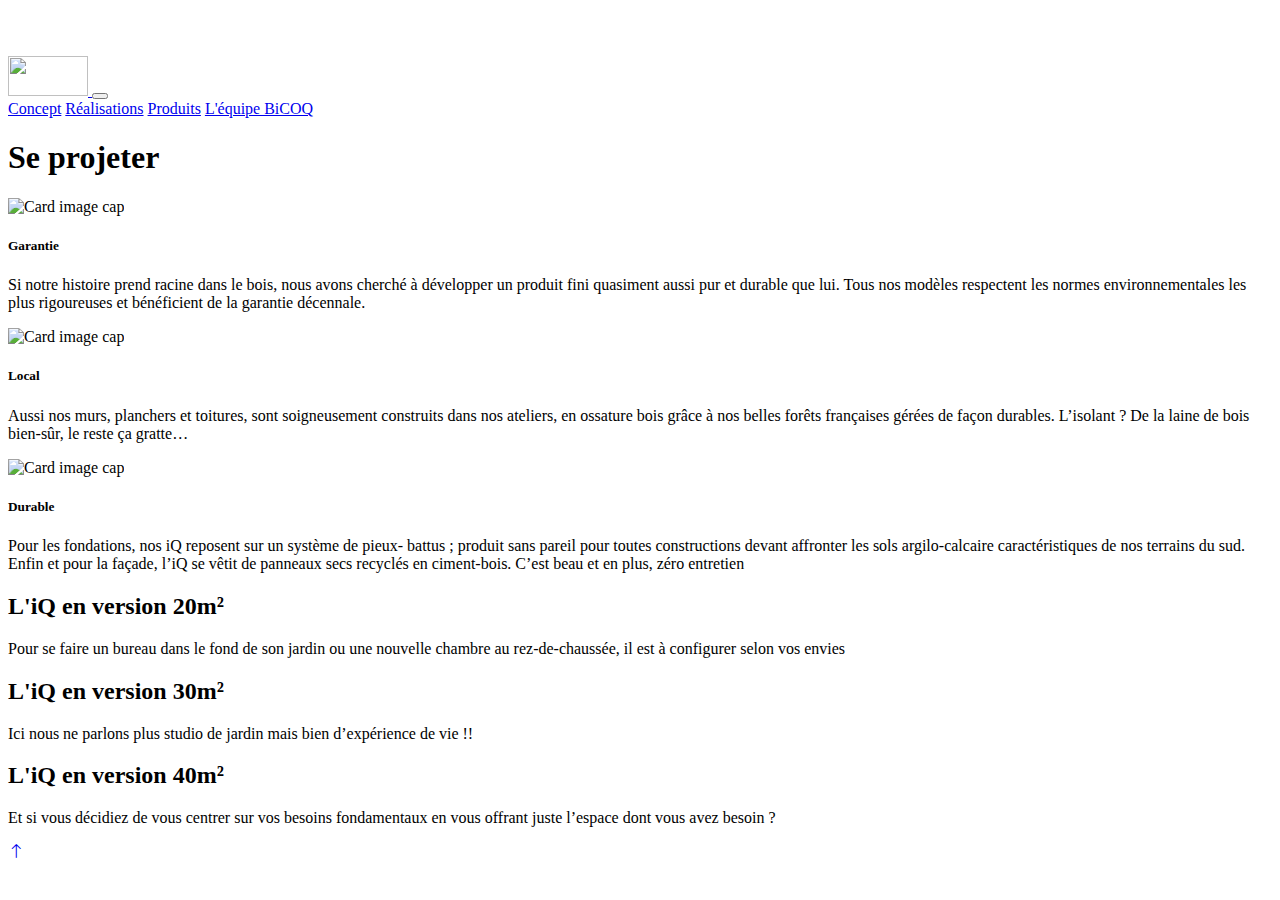
==== produits.html @ 093be188 "Add files via upload" ====
<!DOCTYPE html>
<html lang="fr">

<head>
    <meta charset="utf-8">
    <title>Bicoq- Studio de jardin et créations bois</title>
    <meta content="width=device-width, initial-scale=1.0" name="viewport">
    <meta content="" name="keywords">
    <meta content="" name="description">

    <!-- Favicon -->
    <link href="img/favicon.ico" rel="icon">

    <!-- Google Web Fonts -->
    <link rel="preconnect" href="https://fonts.googleapis.com">
    <link rel="preconnect" href="https://fonts.gstatic.com" crossorigin>
    <link href="https://fonts.googleapis.com/css2?family=Open+Sans:wght@400;500&family=Roboto:wght@500;700;900&display=swap" rel="stylesheet"> 

    <!-- Icon Font Stylesheet -->
    <link href="https://cdnjs.cloudflare.com/ajax/libs/font-awesome/5.10.0/css/all.min.css" rel="stylesheet">
    <link href="https://cdn.jsdelivr.net/npm/bootstrap-icons@1.4.1/font/bootstrap-icons.css" rel="stylesheet">

    <!-- Libraries Stylesheet -->
    <link href="lib/animate/animate.min.css" rel="stylesheet">
    <link href="lib/owlcarousel/assets/owl.carousel.min.css" rel="stylesheet">
    <link href="lib/lightbox/css/lightbox.min.css" rel="stylesheet">

    <!-- Customized Bootstrap Stylesheet -->
    <link href="css/bootstrap.min.css" rel="stylesheet">

    <!-- Template Stylesheet -->
    <link href="css/style.css" rel="stylesheet">
</head>

<body style="background-color: white;">
    <!-- Spinner Start -->
    <div id="spinner" class="show bg-white position-fixed translate-middle w-100 vh-100 top-50 start-50 d-flex align-items-center justify-content-center">
        <div class="spinner-grow text-primary" style="width: 3rem; height: 3rem;" role="status">
            <span class="sr-only">Loading...</span>
        </div>
    </div>
    <!-- Spinner End -->


    <!-- Topbar Start -->
    <!-- Topbar End -->


    <!-- Navbar Start -->
 <nav class="navbar navbar-expand-lg bg-white navbar-light sticky-top p-0">
    <a class="navbar-brand d-flex align-items-center px-4 px-lg-5" href="#top">
         <img src="img/logoNav.png" width="80" height="40" alt="">
    </a>
        <button type="button" class="navbar-toggler me-4" data-bs-toggle="collapse" data-bs-target="#navbarCollapse">
            <span class="navbar-toggler-icon"></span>
        </button>
        <div class="collapse navbar-collapse" id="navbarCollapse">
            <div class="navbar-nav ms-auto p-4 p-lg-0">
                <a href="index.html" class="nav-item nav-link">Concept</a>
                <a href="project.html" class="nav-item nav-link">Réalisations</a>
                <a href="produits.html" class="nav-item nav-link">Produits</a>
                <a href="team.html" class="nav-item nav-link">L'équipe BiCOQ</a>
            </div>
        </div>
    </nav>
    <!-- Navbar End -->


    <!-- Page Header Start -->
    <div class="container-fluid page-header py-5 mb-5">
        <div class="container py-5">
            <h1 class="display-3 text-white mb-3 animated slideInDown">Se projeter</h1>
        </div>
    </div>
    <!-- Page Header End -->


    <!-- Produits introduction -->
    <div class="container w-100 m-3 d-flex justify-content-center">
    <div class="card-group align-content-center">
  <div class="card">
    <img class="card-img-top" src="img/iQ20.jpg" alt="Card image cap">
    <div class="card-body">
      <h5 class="card-title">Garantie</h5>
      <p class="card-text">Si notre histoire prend racine dans le bois, nous avons cherché à développer un produit fini quasiment aussi pur et durable que lui. Tous nos modèles respectent les normes environnementales les plus rigoureuses et bénéficient de la garantie décennale.  </p>
    </div>
  </div>
  <div class="card">
    <img class="card-img-top" src="img/iQ30ext.jpg" alt="Card image cap">
    <div class="card-body">
      <h5 class="card-title">Local</h5>
      <p class="card-text">Aussi nos murs, planchers et toitures, sont soigneusement construits dans nos ateliers, en ossature bois grâce à nos belles forêts françaises gérées de façon durables. L’isolant ? De la laine de bois bien-sûr, le reste ça gratte…</p>
    </div>
  </div>
  <div class="card">
    <img class="card-img-top" src="img/iQ40.jpg" alt="Card image cap">
    <div class="card-body">
      <h5 class="card-title">Durable</h5>
      <p class="card-text">Pour les fondations, nos iQ reposent sur un système de pieux- battus ; produit sans pareil pour toutes constructions devant affronter les sols argilo-calcaire caractéristiques de nos terrains du sud. Enfin et pour la façade, l’iQ se vêtit de panneaux secs recyclés en ciment-bois. C’est beau et en plus, zéro entretien</p>
    </div>
  </div>
</div>
</div>
    
    <!-- Produits introduction end -->
    <!-- Produits -->
    <section class="showcase">
            <div class="container-fluid p-2">
                <div class="row g-0 ">
                    <div class="col-lg-6 order-lg-2 text-white showcase-img" style="background-image: url('img/iQ20.jpg')"></div>
                    <div class="col-lg-6 order-lg-1 py-auto bg-primary showcase-text">
                        <h2>L'iQ en version 20m²</h2>
                        <p class="lead mb-0">Pour se faire un bureau dans le fond de son jardin ou une nouvelle chambre au rez-de-chaussée, il est à configurer selon vos envies</p>
                    </div>
                </div>
                <div class="row g-0">
                    <div class="col-lg-6 text-white showcase-img" style="background-image: url('img/iQ30.jpg')"></div>
                    <div class="col-lg-6 py-auto bg-primary showcase-text">
                        <h2>L'iQ en version 30m²</h2>
                        <p class="lead mb-0">Ici nous ne parlons plus studio de jardin mais bien d’expérience de vie !!</p>
                    </div>
                </div>
                <div class="row g-0">
                    <div class="col-lg-6 order-lg-2 text-white showcase-img" style="background-image: url('img/iQ40.jpg')"></div>
                    <div class="col-lg-6 order-lg-1 py-auto bg-primary showcase-text">
                        <h2>L'iQ en version 40m²</h2>
                        <p class="lead mb-0">Et si vous décidiez de vous centrer sur vos besoins fondamentaux en vous offrant juste l’espace dont vous avez besoin ?</p>
                    </div>
                </div>
            </div>
        </section>

    <!-- Footer Start -->
 
    <!-- Footer End -->


    <!-- Back to Top -->
    <a href="#" class="btn btn-lg btn-primary btn-lg-square rounded-0 back-to-top"><i class="bi bi-arrow-up"></i></a>


    <!-- JavaScript Libraries -->
    <script src="https://code.jquery.com/jquery-3.4.1.min.js"></script>
    <script src="https://cdn.jsdelivr.net/npm/bootstrap@5.0.0/dist/js/bootstrap.bundle.min.js"></script>
    <script src="lib/wow/wow.min.js"></script>
    <script src="lib/easing/easing.min.js"></script>
    <script src="lib/waypoints/waypoints.min.js"></script>
    <script src="lib/counterup/counterup.min.js"></script>
    <script src="lib/owlcarousel/owl.carousel.min.js"></script>
    <script src="lib/isotope/isotope.pkgd.min.js"></script>
    <script src="lib/lightbox/js/lightbox.min.js"></script>

    <!-- Template Javascript -->
    <script src="js/main.js"></script>
</body>

</html>
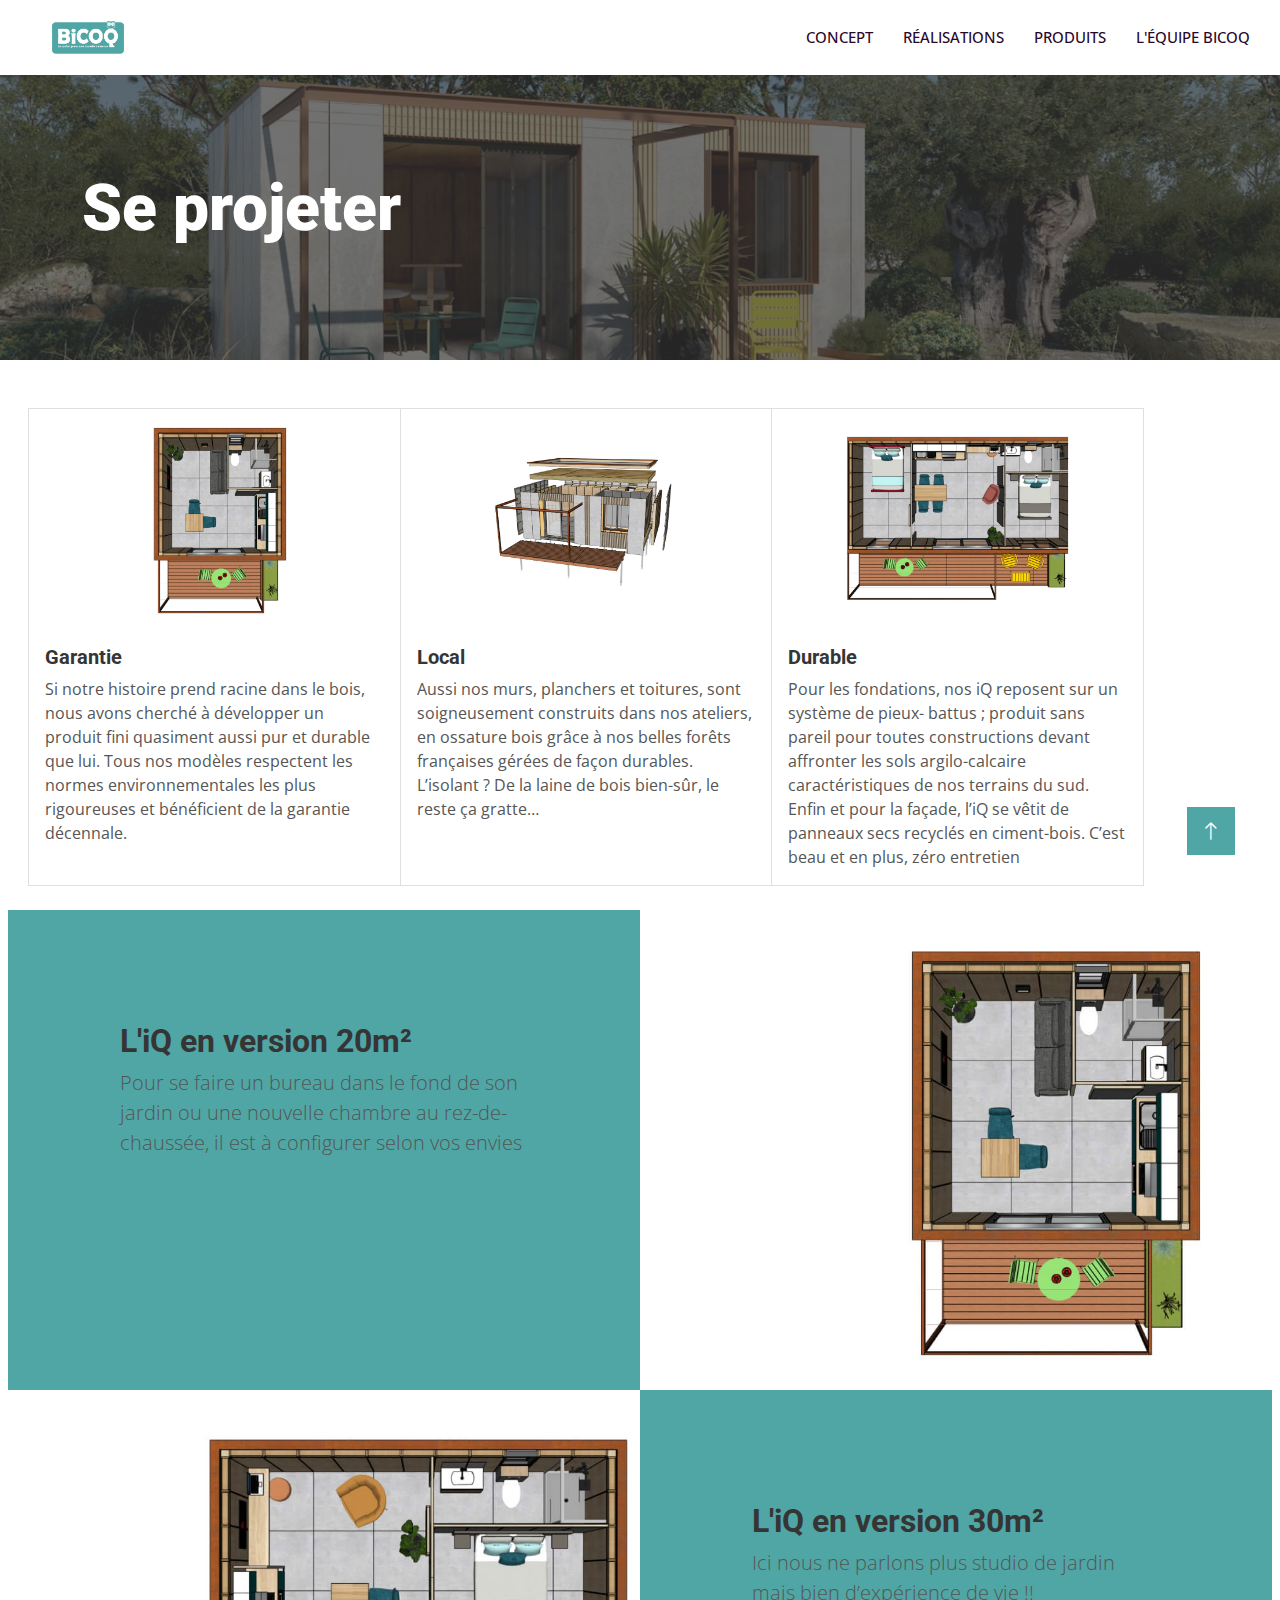
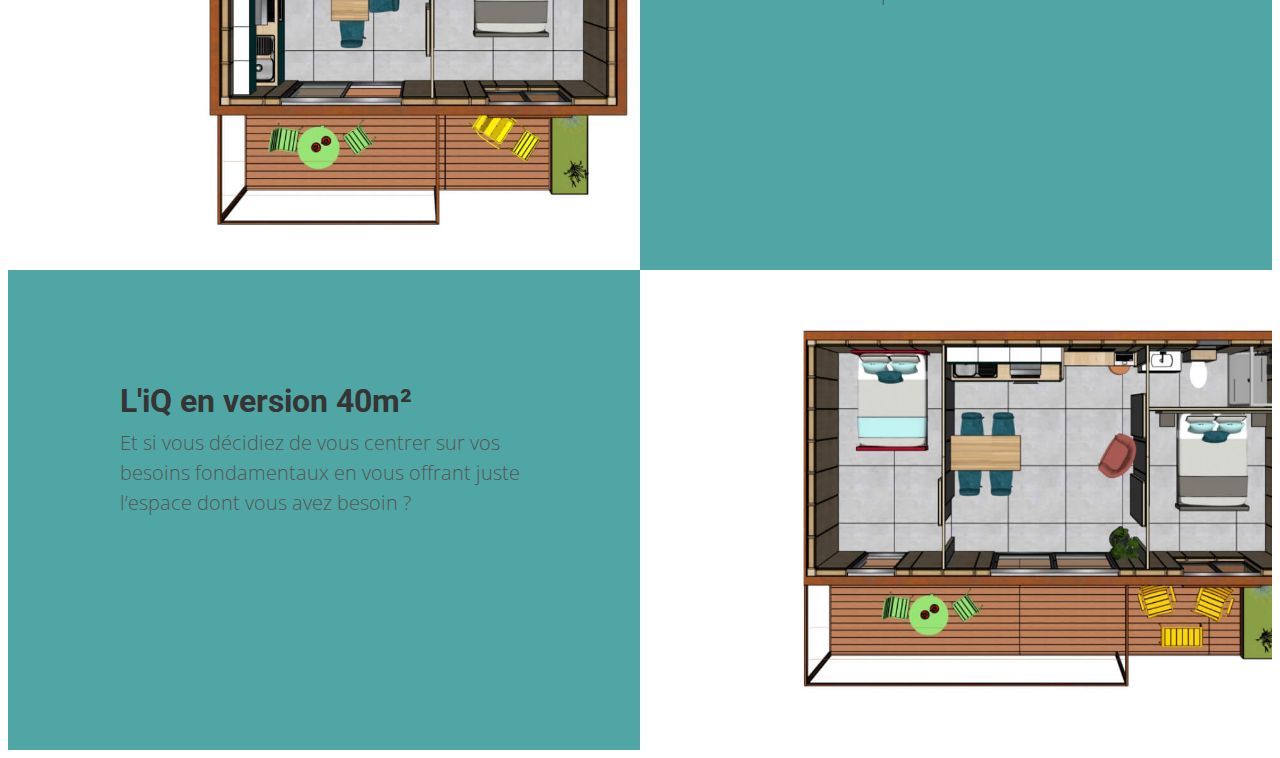
==== commit 107bb947: "Update produits.html" ====
--- a/produits.html
+++ b/produits.html
@@ -3,7 +3,7 @@
 
 <head>
     <meta charset="utf-8">
-    <title>Bicoq- Studio de jardin et créations bois</title>
+    <title>Bicoq - Studio de jardin et créations bois</title>
     <meta content="width=device-width, initial-scale=1.0" name="viewport">
     <meta content="" name="keywords">
     <meta content="" name="description">
@@ -49,7 +49,7 @@
     <!-- Navbar Start -->
  <nav class="navbar navbar-expand-lg bg-white navbar-light sticky-top p-0">
     <a class="navbar-brand d-flex align-items-center px-4 px-lg-5" href="#top">
-         <img src="img/logoNav.png" width="80" height="40" alt="">
+         <img src="img/logonav.png" width="80" height="40" alt="">
     </a>
         <button type="button" class="navbar-toggler me-4" data-bs-toggle="collapse" data-bs-target="#navbarCollapse">
             <span class="navbar-toggler-icon"></span>
@@ -154,4 +154,4 @@
     <script src="js/main.js"></script>
 </body>
 
-</html>+</html>
--- a/css/style.css
+++ b/css/style.css
@@ -0,0 +1,637 @@
+/********** Template CSS **********/
+:root {
+    --primary: #50a6a4;
+    --light: #ece9ec;
+    --dark: #290628;
+    --magenta: #a2537e;
+    --bleu: #006494;
+}
+
+.fw-medium {
+    font-weight: 500 !important;
+}
+
+.fw-bold {
+    font-weight: 700 !important;
+}
+
+.fw-black {
+    font-weight: 900 !important;
+}
+
+.back-to-top {
+    position: fixed;
+    display: none;
+    right: 45px;
+    bottom: 45px;
+    z-index: 99;
+}
+
+/*** Body ***/
+Body {
+    background: #ece9ec;
+}
+
+/*** Spinner ***/
+#spinner {
+    opacity: 0;
+    visibility: hidden;
+    transition: opacity .5s ease-out, visibility 0s linear .5s;
+    z-index: 99999;
+}
+
+#spinner.show {
+    transition: opacity .5s ease-out, visibility 0s linear 0s;
+    visibility: visible;
+    opacity: 1;
+}
+
+
+/*** Button ***/
+.btn {
+    font-weight: 500;
+    transition: .5s;
+}
+
+.btn.btn-primary,
+.btn.btn-secondary {
+    color: #FFFFFF;
+}
+
+.btn-square {
+    width: 38px;
+    height: 38px;
+}
+
+.btn-sm-square {
+    width: 32px;
+    height: 32px;
+}
+
+.btn-lg-square {
+    width: 48px;
+    height: 48px;
+}
+
+.btn-square,
+.btn-sm-square,
+.btn-lg-square {
+    padding: 0;
+    display: flex;
+    align-items: center;
+    justify-content: center;
+    font-weight: normal;
+}
+
+/*** Navbar ***/
+.navbar .dropdown-toggle::after {
+    border: none;
+    content: "\f107";
+    font-family: "Font Awesome 5 Free";
+    font-weight: 900;
+    vertical-align: middle;
+    margin-left: 8px;
+}
+
+.navbar-light .navbar-nav .nav-link {
+    margin-right: 30px;
+    padding: 25px 0;
+    color: #FFFFFF;
+    font-size: 15px;
+    font-weight: 500;
+    text-transform: uppercase;
+    outline: none;
+}
+
+.navbar-light .navbar-nav .nav-link:hover,
+.navbar-light .navbar-nav .nav-link.active {
+    color: var(--primary);
+}
+
+@media (max-width: 991.98px) {
+    .navbar-light .navbar-nav .nav-link  {
+        margin-right: 0;
+        padding: 10px 0;
+    }
+
+    .navbar-light .navbar-nav {
+        border-top: 1px solid #EEEEEE;
+    }
+}
+
+.navbar-light .navbar-brand,
+.navbar-light a.btn {
+    height: 75px;
+}
+
+.navbar-light .navbar-nav .nav-link {
+    color: var(--dark);
+    font-weight: 500;
+}
+
+.navbar-light.sticky-top {
+    top: -100px;
+    transition: .5s;
+}
+
+@media (min-width: 992px) {
+    .navbar .nav-item .dropdown-menu {
+        display: block;
+        border: none;
+        margin-top: 0;
+        top: 150%;
+        opacity: 0;
+        visibility: hidden;
+        transition: .5s;
+    }
+
+    .navbar .nav-item:hover .dropdown-menu {
+        top: 100%;
+        visibility: visible;
+        transition: .5s;
+        opacity: 1;
+    }
+}
+
+
+/*** Header ***/
+@media (max-width: 768px) {
+    .header-carousel .owl-carousel-item {
+        position: relative;
+        min-height: 500px;
+    }
+    
+    .header-carousel .owl-carousel-item img {
+        position: absolute;
+        width: 100%;
+        height: 100%;
+        object-fit: cover;
+    }
+
+    .header-carousel .owl-carousel-item h5,
+    .header-carousel .owl-carousel-item p {
+        font-size: 14px !important;
+        font-weight: 400 !important;
+    }
+
+    .header-carousel .owl-carousel-item h1 {
+        font-size: 30px;
+        font-weight: 600;
+    }
+}
+
+.header-carousel .owl-nav {
+    position: absolute;
+    width: 200px;
+    height: 45px;
+    bottom: 30px;
+    left: 50%;
+    transform: translateX(-50%);
+    display: flex;
+    justify-content: space-between;
+}
+
+.header-carousel .owl-nav .owl-prev,
+.header-carousel .owl-nav .owl-next {
+    width: 45px;
+    height: 45px;
+    display: flex;
+    align-items: center;
+    justify-content: center;
+    color: #FFFFFF;
+    background: transparent;
+    border: 1px solid #FFFFFF;
+    font-size: 22px;
+    transition: .5s;
+}
+
+.header-carousel .owl-nav .owl-prev:hover,
+.header-carousel .owl-nav .owl-next:hover {
+    background: var(--primary);
+    border-color: var(--primary);
+}
+
+.header-carousel .owl-dots {
+    position: absolute;
+    height: 45px;
+    bottom: 30px;
+    left: 50%;
+    transform: translateX(-50%);
+    display: flex;
+    align-items: center;
+    justify-content: center;
+}
+
+.header-carousel .owl-dot {
+    position: relative;
+    display: inline-block;
+    margin: 0 5px;
+    width: 15px;
+    height: 15px;
+    background: transparent;
+    border: 1px solid #FFFFFF;
+    transition: .5s;
+}
+
+.header-carousel .owl-dot::after {
+    position: absolute;
+    content: "";
+    width: 5px;
+    height: 5px;
+    top: 4px;
+    left: 4px;
+    background: transparent;
+    border: 1px solid #FFFFFF;
+}
+
+.header-carousel .owl-dot.active {
+    background: var(--primary);
+    border-color: var(--primary);
+}
+
+.page-header {
+    background: linear-gradient(rgba(53, 53, 53, .7), rgba(53, 53, 53, .7)), url(../img/construction1.jpg) center center no-repeat;
+    background-size: cover;
+}
+
+.breadcrumb-item + .breadcrumb-item::before {
+    color: var(--light);
+}
+
+
+/*** Section Title ***/
+.section-title h1 {
+    position: relative;
+    display: inline-block;
+    padding: 0 60px;
+}
+
+.section-title.text-start h1 {
+    padding-left: 0;
+}
+
+
+.section-title h1::before {
+    left: 0;
+}
+
+.section-title h1::after {
+    right: 0;
+}
+
+.section-title.text-start h1::before {
+    display: none;
+}
+
+
+/*** About ***/
+@media (min-width: 992px) {
+    .container.about {
+        max-width: 100% !important;
+    }
+
+    .about-text  {
+        padding-right: calc(((100% - 960px) / 2) + .75rem);
+    }
+}
+
+@media (min-width: 1200px) {
+    .about-text  {
+        padding-right: calc(((100% - 1140px) / 2) + .75rem);
+    }
+}
+
+@media (min-width: 1400px) {
+    .about-text  {
+        padding-right: calc(((100% - 1320px) / 2) + .75rem);
+    }
+}
+
+
+/*** Service ***/
+#services {
+    background-color:#50a6a4;
+    color:#ece9ec !important;
+}
+.service-item img {
+    transition: .5s;
+}
+
+.service-item:hover img {
+    transform: scale(1.1);
+}
+
+
+/*** Feature ***/
+@media (min-width: 992px) {
+    .container.feature {
+        max-width: 100% !important;
+    }
+
+    .feature-text  {
+        padding-left: calc(((100% - 960px) / 2) + .75rem);
+    }
+}
+
+@media (min-width: 1200px) {
+    .feature-text  {
+        padding-left: calc(((100% - 1140px) / 2) + .75rem);
+    }
+}
+
+@media (min-width: 1400px) {
+    .feature-text  {
+        padding-left: calc(((100% - 1320px) / 2) + .75rem);
+    }
+}
+
+
+/*** Project Portfolio ***/
+#portfolio-flters li {
+    display: inline-block;
+    font-weight: 500;
+    color: var(--dark);
+    cursor: pointer;
+    transition: .5s;
+    border-bottom: 2px solid transparent;
+}
+
+#portfolio-flters li:hover,
+#portfolio-flters li.active {
+    color: var(--primary);
+    border-color: var(--primary);
+}
+
+.portfolio-item img {
+    transition: .5s;
+}
+
+.portfolio-item:hover img {
+    transform: scale(1.1);
+}
+
+.portfolio-item .portfolio-overlay {
+    position: absolute;
+    display: flex;
+    align-items: center;
+    justify-content: center;
+    width: 0;
+    height: 0;
+    bottom: 0;
+    left: 50%;
+    background: rgba(53, 53, 53, .7);
+    transition: .5s;
+}
+
+.portfolio-item:hover .portfolio-overlay {
+    width: 100%;
+    height: 100%;
+    left: 0;
+}
+
+.portfolio-item .portfolio-overlay .btn {
+    opacity: 0;
+}
+
+.portfolio-item:hover .portfolio-overlay .btn {
+    opacity: 1;
+}
+.showcase .showcase-text {
+  padding: 3rem;
+}
+.showcase .showcase-img {
+  min-height: 30rem;
+  background-size: cover;
+}
+@media (min-width: 768px) {
+  .showcase .showcase-text {
+    padding: 7rem;
+  }
+}
+
+
+
+/*** Quote ***/
+@media (min-width: 992px) {
+    .container.quote {
+        max-width: 100% !important;
+    }
+
+    .quote-text  {
+        padding-right: calc(((100% - 960px) / 2) + .75rem);
+    }
+}
+
+@media (min-width: 1200px) {
+    .quote-text  {
+        padding-right: calc(((100% - 1140px) / 2) + .75rem);
+    }
+}
+
+@media (min-width: 1400px) {
+    .quote-text  {
+        padding-right: calc(((100% - 1320px) / 2) + .75rem);
+    }
+}
+
+
+/*** Team ***/
+.team-item img {
+    transition: .5s;
+}
+
+.team-item:hover img {
+    transform: scale(1.1);
+}
+
+.team-item .team-social {
+    position: absolute;
+    width: 38px;
+    top: 50%;
+    left: -38px;
+    transform: translateY(-50%);
+    display: flex;
+    flex-direction: column;
+    background: #FFFFFF;
+    transition: .5s;
+}
+
+.team-item .team-social .btn {
+    color: var(--primary);
+    background: #FFFFFF;
+}
+
+.team-item .team-social .btn:hover {
+    color: #FFFFFF;
+    background: var(--primary);
+}
+
+.team-item:hover .team-social {
+    left: 0;
+}
+
+
+/*** Testimonial ***/
+.testimonial-carousel::before {
+    position: absolute;
+    content: "";
+    top: 0;
+    left: 0;
+    height: 100%;
+    width: 0;
+    background: linear-gradient(to right, rgb(236, 233, 236, 1) 0%, rgb(236, 233, 236, 0) 100%);
+    z-index: 1;
+}
+
+.testimonial-carousel::after {
+    position: absolute;
+    content: "";
+    top: 0;
+    right: 0;
+    height: 100%;
+    width: 0;
+    background: linear-gradient(to left, rgb(236, 233, 236, 1) 0%, rgb(236, 233, 236, 0) 100%);
+    z-index: 1;
+}
+
+@media (min-width: 768px) {
+    .testimonial-carousel::before,
+    .testimonial-carousel::after {
+        width: 200px;
+    }
+}
+
+@media (min-width: 992px) {
+    .testimonial-carousel::before,
+    .testimonial-carousel::after {
+        width: 300px;
+    }
+}
+
+.testimonial-carousel .owl-item .testimonial-text {
+    border: 5px solid var(--light);
+    transform: scale(.8);
+    transition: .5s;
+}
+
+.testimonial-carousel .owl-item.center .testimonial-text {
+    transform: scale(1);
+}
+
+.testimonial-carousel .owl-nav {
+    position: absolute;
+    width: 350px;
+    top: 10px;
+    left: 50%;
+    transform: translateX(-50%);
+    display: flex;
+    justify-content: space-between;
+    opacity: 0;
+    transition: .5s;
+    z-index: 1;
+}
+
+.testimonial-carousel:hover .owl-nav {
+    width: 300px;
+    opacity: 1;
+}
+
+.testimonial-carousel .owl-nav .owl-prev,
+.testimonial-carousel .owl-nav .owl-next {
+    position: relative;
+    color: var(--primary);
+    font-size: 45px;
+    transition: .5s;
+}
+
+.testimonial-carousel .owl-nav .owl-prev:hover,
+.testimonial-carousel .owl-nav .owl-next:hover {
+    color: var(--dark);
+}
+
+
+/*** Contact ***/
+@media (min-width: 992px) {
+    .container.contact {
+        max-width: 100% !important;
+    }
+
+    .contact-text  {
+        padding-left: calc(((100% - 960px) / 2) + .75rem);
+    }
+}
+
+@media (min-width: 1200px) {
+    .contact-text  {
+        padding-left: calc(((100% - 1140px) / 2) + .75rem);
+    }
+}
+
+@media (min-width: 1400px) {
+    .contact-text  {
+        padding-left: calc(((100% - 1320px) / 2) + .75rem);
+    }
+}
+
+
+/*** Footer ***/
+.footer {
+    background: linear-gradient(rgba(53, 53, 53, .7), rgba(53, 53, 53, .7)), url(../img/footer.jpg) center center no-repeat;
+    background-size: cover;
+}
+
+.footer .btn.btn-social {
+    margin-right: 5px;
+    width: 35px;
+    height: 35px;
+    display: flex;
+    align-items: center;
+    justify-content: center;
+    color: var(--light);
+    border: 1px solid #FFFFFF;
+    transition: .3s;
+}
+
+.footer .btn.btn-social:hover {
+    color: var(--primary);
+}
+
+.footer .btn.btn-link {
+    display: block;
+    margin-bottom: 5px;
+    padding: 0;
+    text-align: left;
+    color: #FFFFFF;
+    font-size: 15px;
+    font-weight: normal;
+    text-transform: capitalize;
+    transition: .3s;
+}
+
+.footer .btn.btn-link::before {
+    position: relative;
+    content: "\f105";
+    font-family: "Font Awesome 5 Free";
+    font-weight: 900;
+    margin-right: 10px;
+}
+
+.footer .btn.btn-link:hover {
+    color: var(--primary);
+    letter-spacing: 1px;
+    box-shadow: none;
+}
+
+.footer .copyright {
+    padding: 25px 0;
+    font-size: 15px;
+    border-top: 1px solid rgba(256, 256, 256, .1);
+}
+
+.footer .copyright a {
+    color: var(--light);
+}
+
+.footer .copyright a:hover {
+    color: var(--primary);
+}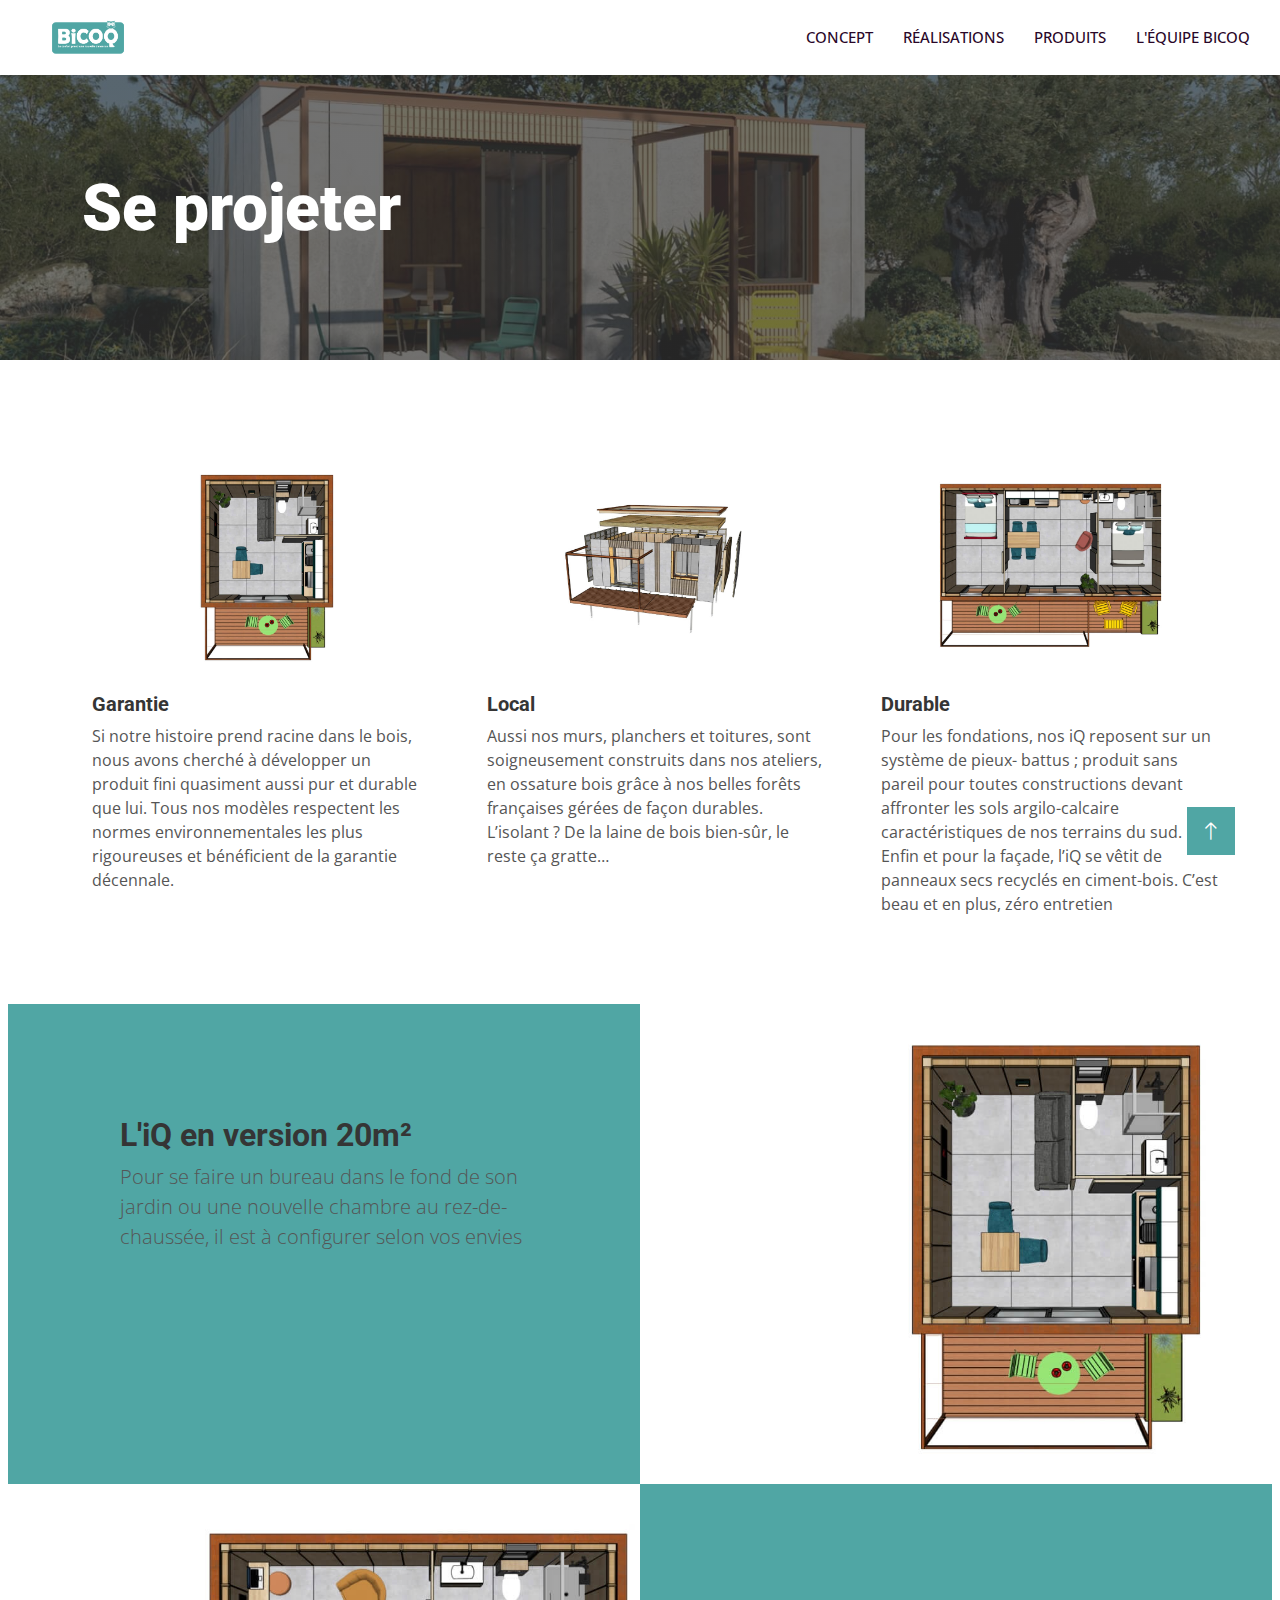
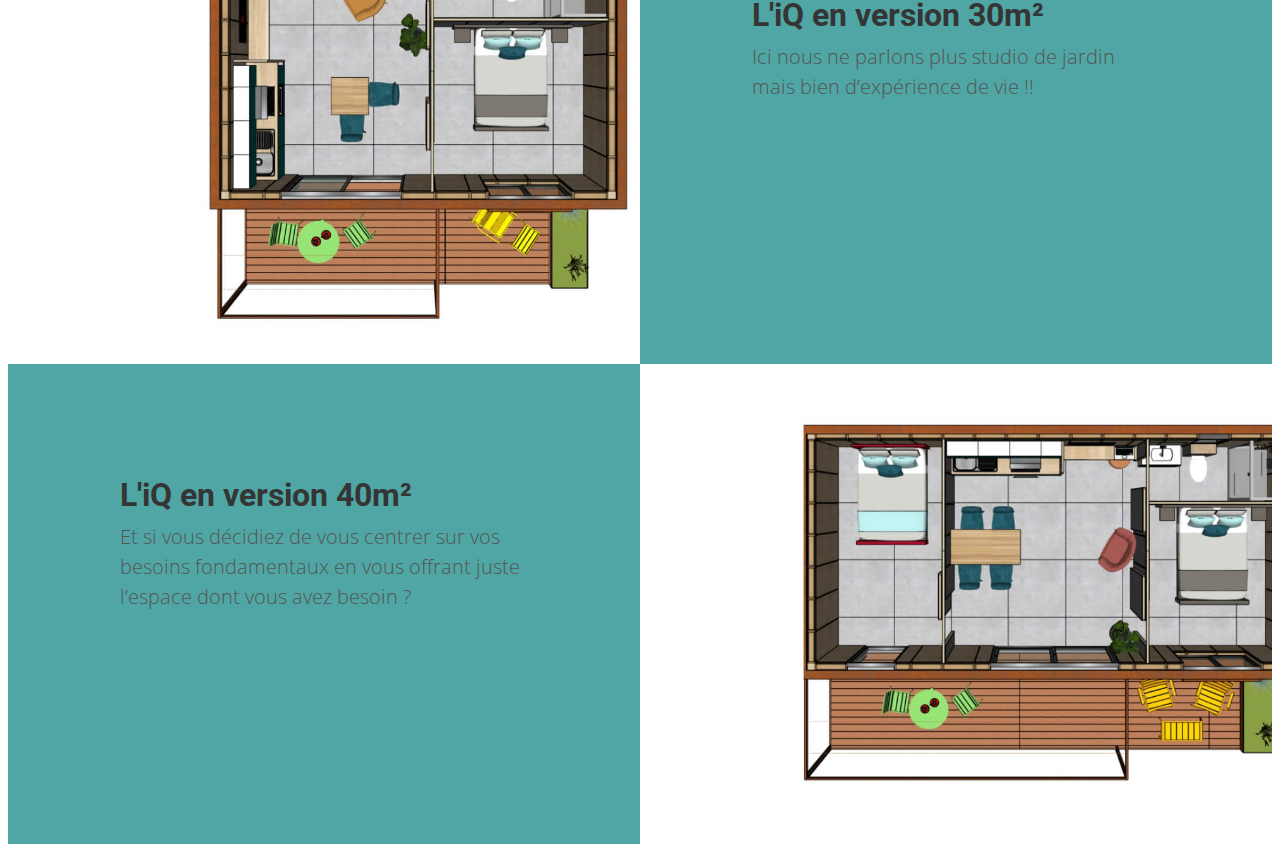
==== commit d342131b: "Add files via upload" ====
--- a/produits.html
+++ b/produits.html
@@ -76,23 +76,23 @@
 
 
     <!-- Produits introduction -->
-    <div class="container w-100 m-3 d-flex justify-content-center">
-    <div class="card-group align-content-center">
-  <div class="card">
+    <div class="container-fluid m-3 ">
+    <div class="row p-5">
+    <div class="col-4">
     <img class="card-img-top" src="img/iQ20.jpg" alt="Card image cap">
     <div class="card-body">
       <h5 class="card-title">Garantie</h5>
       <p class="card-text">Si notre histoire prend racine dans le bois, nous avons cherché à développer un produit fini quasiment aussi pur et durable que lui. Tous nos modèles respectent les normes environnementales les plus rigoureuses et bénéficient de la garantie décennale.  </p>
     </div>
   </div>
-  <div class="card">
+  <div class="col-4">
     <img class="card-img-top" src="img/iQ30ext.jpg" alt="Card image cap">
     <div class="card-body">
       <h5 class="card-title">Local</h5>
       <p class="card-text">Aussi nos murs, planchers et toitures, sont soigneusement construits dans nos ateliers, en ossature bois grâce à nos belles forêts françaises gérées de façon durables. L’isolant ? De la laine de bois bien-sûr, le reste ça gratte…</p>
     </div>
   </div>
-  <div class="card">
+  <div class="col-4">
     <img class="card-img-top" src="img/iQ40.jpg" alt="Card image cap">
     <div class="card-body">
       <h5 class="card-title">Durable</h5>
@@ -154,4 +154,4 @@
     <script src="js/main.js"></script>
 </body>
 
-</html>
+</html>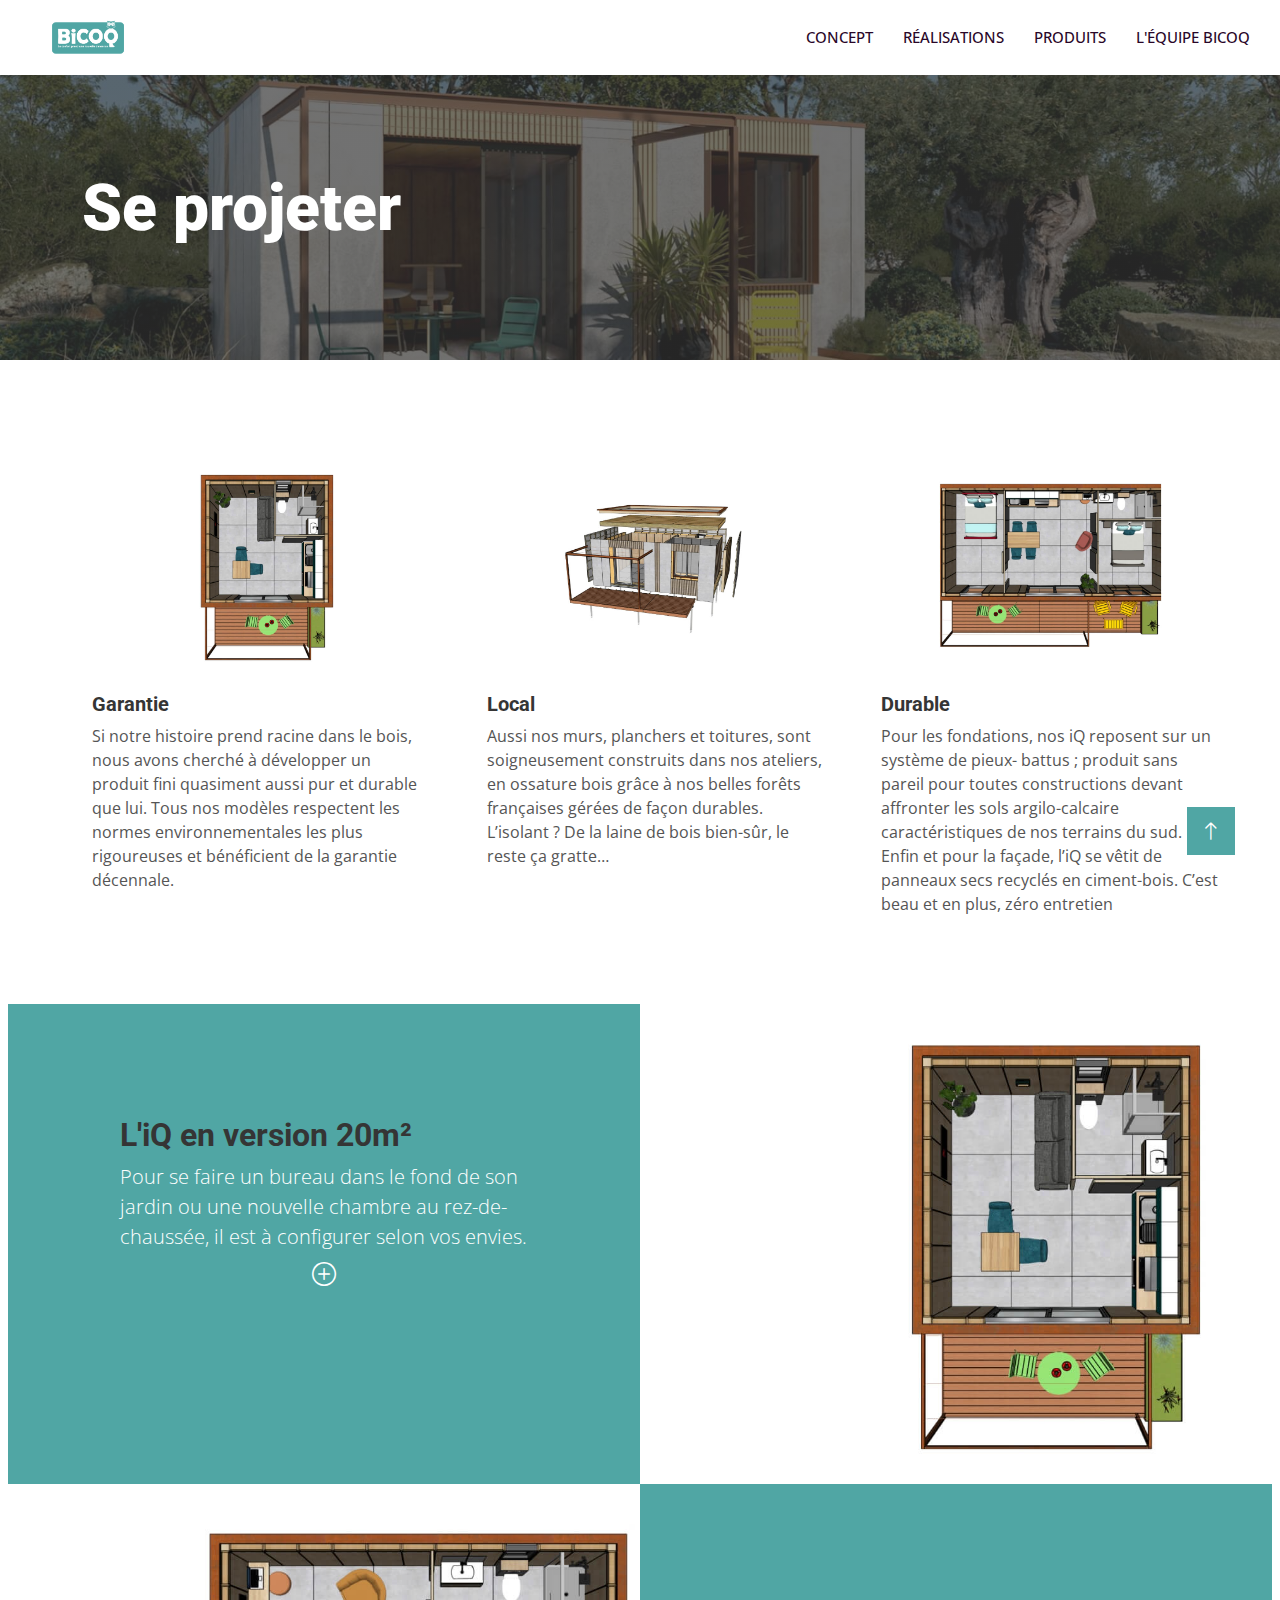
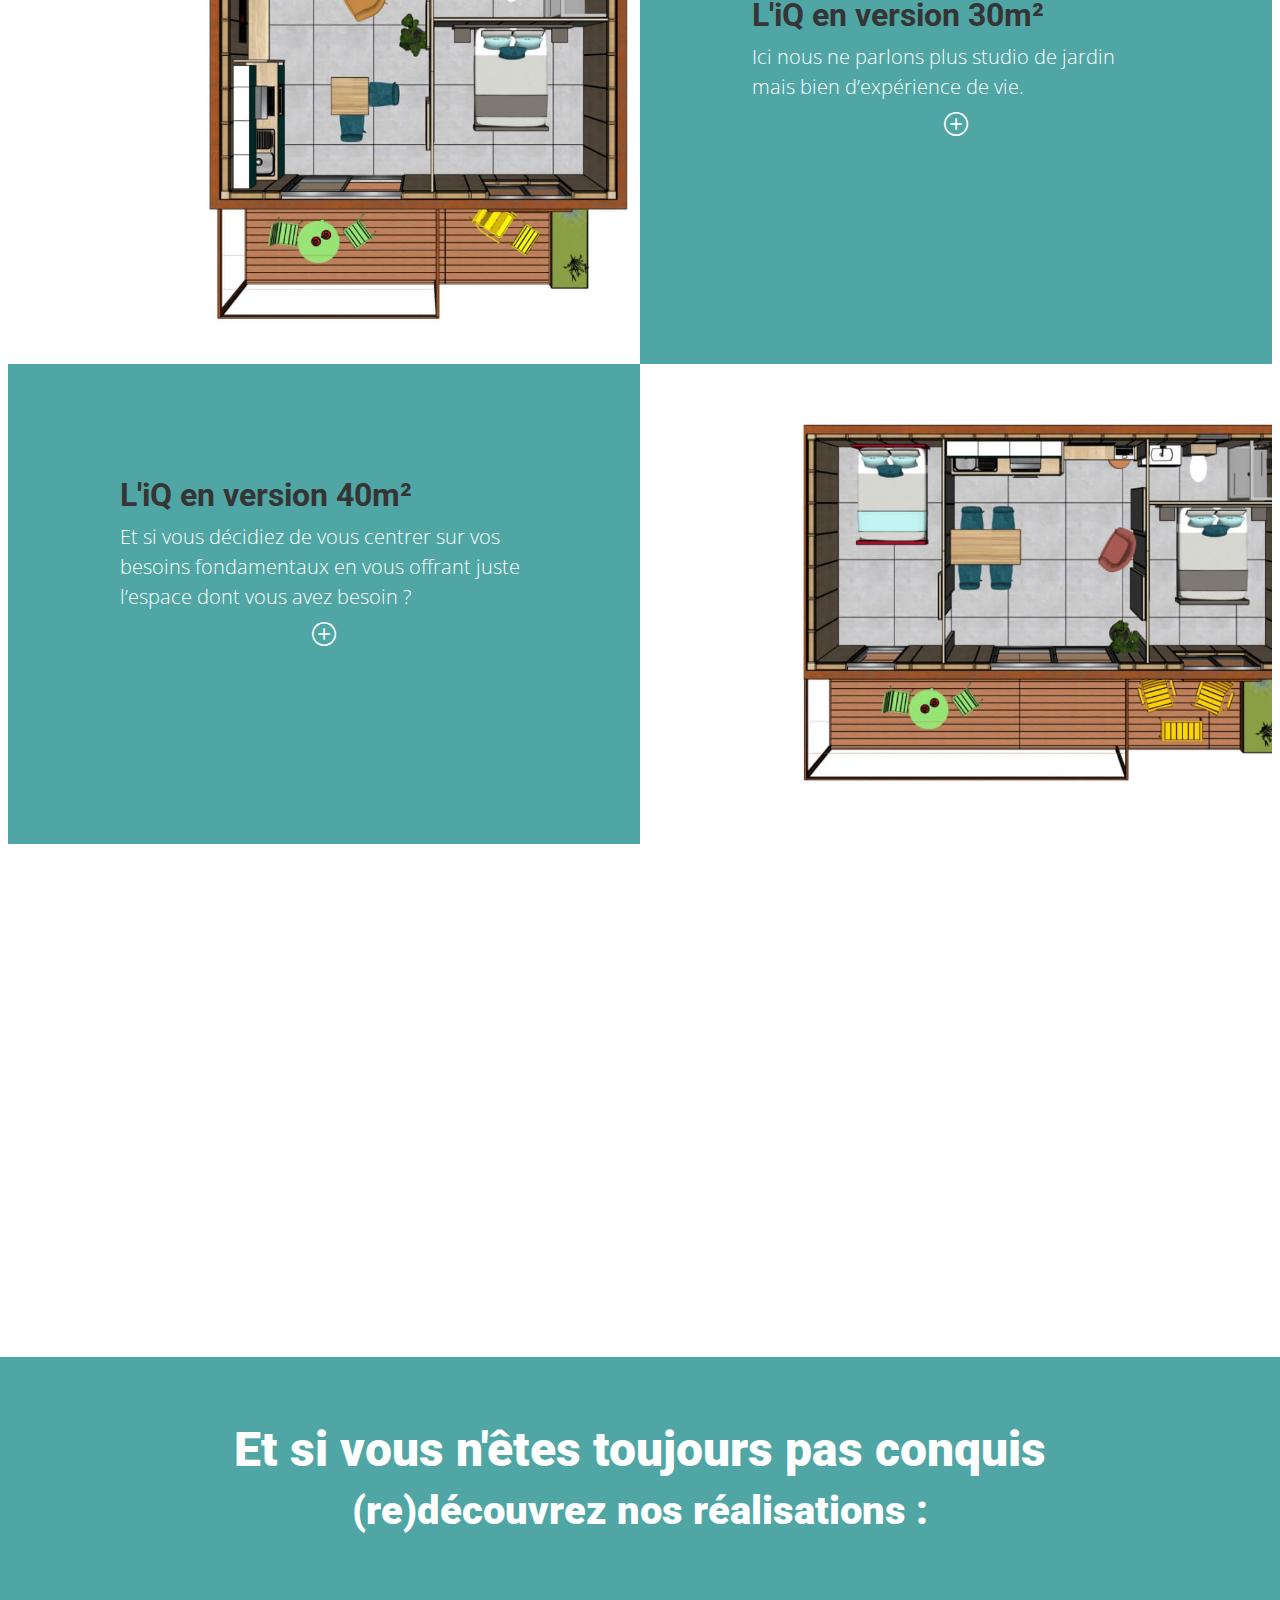
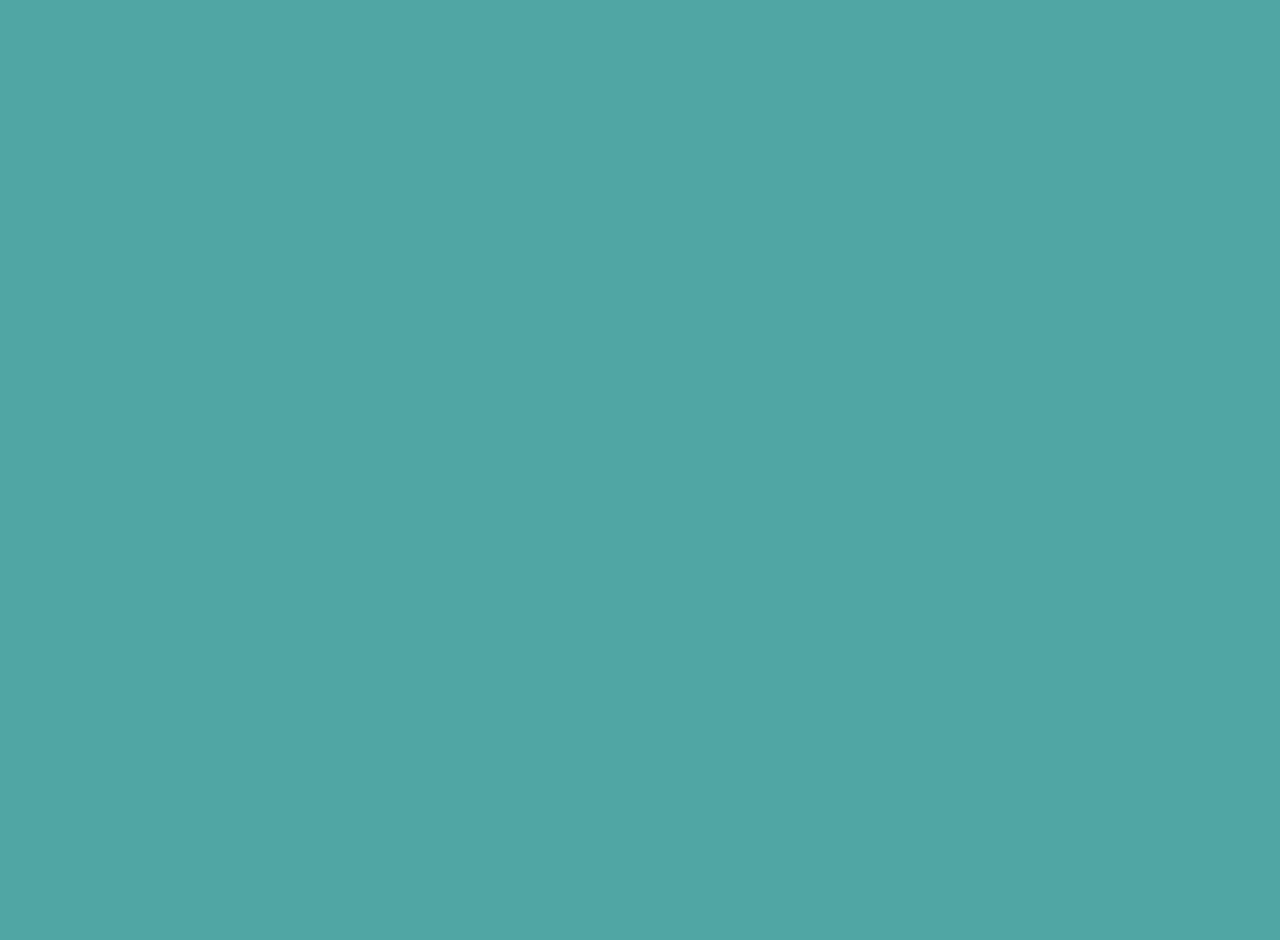
==== commit 607615a0: "Add files via upload" ====
--- a/produits.html
+++ b/produits.html
@@ -78,21 +78,21 @@
     <!-- Produits introduction -->
     <div class="container-fluid m-3 ">
     <div class="row p-5">
-    <div class="col-4">
+    <div class=" col-md-4 col-lg-4">
     <img class="card-img-top" src="img/iQ20.jpg" alt="Card image cap">
     <div class="card-body">
       <h5 class="card-title">Garantie</h5>
       <p class="card-text">Si notre histoire prend racine dans le bois, nous avons cherché à développer un produit fini quasiment aussi pur et durable que lui. Tous nos modèles respectent les normes environnementales les plus rigoureuses et bénéficient de la garantie décennale.  </p>
     </div>
   </div>
-  <div class="col-4">
+  <div class=" col-md-4 col-lg-4">
     <img class="card-img-top" src="img/iQ30ext.jpg" alt="Card image cap">
     <div class="card-body">
       <h5 class="card-title">Local</h5>
       <p class="card-text">Aussi nos murs, planchers et toitures, sont soigneusement construits dans nos ateliers, en ossature bois grâce à nos belles forêts françaises gérées de façon durables. L’isolant ? De la laine de bois bien-sûr, le reste ça gratte…</p>
     </div>
   </div>
-  <div class="col-4">
+  <div class=" col-md-4 col-lg-4">
     <img class="card-img-top" src="img/iQ40.jpg" alt="Card image cap">
     <div class="card-body">
       <h5 class="card-title">Durable</h5>
@@ -108,32 +108,169 @@
             <div class="container-fluid p-2">
                 <div class="row g-0 ">
                     <div class="col-lg-6 order-lg-2 text-white showcase-img" style="background-image: url('img/iQ20.jpg')"></div>
-                    <div class="col-lg-6 order-lg-1 py-auto bg-primary showcase-text">
+                    <div class="col-lg-6 order-lg-1 py-auto bg-primary showcase-text text-white">
                         <h2>L'iQ en version 20m²</h2>
-                        <p class="lead mb-0">Pour se faire un bureau dans le fond de son jardin ou une nouvelle chambre au rez-de-chaussée, il est à configurer selon vos envies</p>
-                    </div>
+                            <p class="lead mb-0">Pour se faire un bureau dans le fond de son jardin ou une nouvelle chambre au rez-de-chaussée, il est à configurer selon vos envies.</p>
+                            <div class="text-center py-1">
+                            <a class="text-white" data-bs-toggle="collapse" href="#collapseiq20" role="button" aria-expanded="false" aria-controls="collapseiq20"><i class="bi bi-plus-circle fs-4"></i></a>
+                            </div>
+                        <div class="collapse" id="collapseiq20">
+                        <div class="card card-body text-dark">
+                            Some placeholder content for the collapse component. This panel is hidden by default but revealed when the user activates the relevant trigger. </br> 
+                            A partir de 30 300€
+                        </div>
+                        </div>
+                        </div>
                 </div>
                 <div class="row g-0">
                     <div class="col-lg-6 text-white showcase-img" style="background-image: url('img/iQ30.jpg')"></div>
-                    <div class="col-lg-6 py-auto bg-primary showcase-text">
+                    <div class="col-lg-6 py-auto bg-primary showcase-text text-white">
                         <h2>L'iQ en version 30m²</h2>
-                        <p class="lead mb-0">Ici nous ne parlons plus studio de jardin mais bien d’expérience de vie !!</p>
+                        <p class="lead mb-0">Ici nous ne parlons plus studio de jardin mais bien d’expérience de vie. </p>
+                            <div class="text-center py-1">
+                            <a class="text-white" data-bs-toggle="collapse" href="#collapseiq30" role="button" aria-expanded="false" aria-controls="collapseiq30"><i class="bi bi-plus-circle fs-4"></i></a>
+                            </div>
+                        <div class="collapse" id="collapseiq30">
+                        <div class="card card-body text-dark">
+                            Some placeholder content for the collapse component. This panel is hidden by default but revealed when the user activates the relevant trigger. </br> 
+                            A partir de 43 200€
+                        </div>
+                        </div>
                     </div>
                 </div>
                 <div class="row g-0">
                     <div class="col-lg-6 order-lg-2 text-white showcase-img" style="background-image: url('img/iQ40.jpg')"></div>
-                    <div class="col-lg-6 order-lg-1 py-auto bg-primary showcase-text">
+                    <div class="col-lg-6 order-lg-1 py-auto bg-primary showcase-text text-white">
                         <h2>L'iQ en version 40m²</h2>
                         <p class="lead mb-0">Et si vous décidiez de vous centrer sur vos besoins fondamentaux en vous offrant juste l’espace dont vous avez besoin ?</p>
+                        <div class="text-center py-1">
+                            <a class="text-white" data-bs-toggle="collapse" href="#collapseiq40" role="button" aria-expanded="false" aria-controls="collapseiq40"><i class="bi bi-plus-circle fs-4"></i></a>
+                            </div>
+                        <div class="collapse" id="collapseiq40">
+                        <div class="card card-body text-dark">
+                            Some placeholder content for the collapse component. This panel is hidden by default but revealed when the user activates the relevant trigger. </br> 
+                            A partir de 55 400€
+                        </div>
+                        </div>
                     </div>
                 </div>
             </div>
         </section>
 
-    <!-- Footer Start -->
- 
-    <!-- Footer End -->
-
+  <!-- Testimonial Start -->
+    <div class="container-xxl py-5 wow fadeInUp" data-wow-delay="0.1s">
+        <div class="container">
+            <div class="section-title text-center">
+                <h1 class="display-5 mb-5">Ils en parlent mieux que nous</h1>
+            </div>
+            <div class="owl-carousel testimonial-carousel carousel-produits">
+                <div class="testimonial-item text-center">
+                    <img class="img-fluid bg-light p-2 mx-auto mb-3" src="img/testimonial-1.jpg" style="width: 90px; height: 90px;">
+                    <div class="testimonial-text text-center p-4">
+                        <p>Clita clita tempor justo dolor ipsum amet kasd amet duo justo duo duo labore sed sed. Magna ut diam sit et amet stet eos sed clita erat magna elitr erat sit sit erat at rebum justo sea clita.</p>
+                        <h5 class="mb-1">Client Name</h5>
+                        <span class="fst-italic">iQ20 - Pool house</span>
+                    </div>
+                </div>
+                <div class="testimonial-item text-center">
+                    <img class="img-fluid bg-light p-2 mx-auto mb-3" src="img/testimonial-2.jpg" style="width: 90px; height: 90px;">
+                    <div class="testimonial-text text-center p-4">
+                        <p>Clita clita tempor justo dolor ipsum amet kasd amet duo justo duo duo labore sed sed. Magna ut diam sit et amet stet eos sed clita erat magna elitr erat sit sit erat at rebum justo sea clita.</p>
+                        <h5 class="mb-1">Client Name</h5>
+                        <span class="fst-italic">iQ20 - Studio de jardin </span>
+                    </div>
+                </div>
+                <div class="testimonial-item text-center">
+                    <img class="img-fluid bg-light p-2 mx-auto mb-3" src="img/testimonial-3.jpg" style="width: 90px; height: 90px;">
+                    <div class="testimonial-text text-center p-4">
+                        <p>Clita clita tempor justo dolor ipsum amet kasd amet duo justo duo duo labore sed sed. Magna ut diam sit et amet stet eos sed clita erat magna elitr erat sit sit erat at rebum justo sea clita.</p>
+                        <h5 class="mb-1">Client Name</h5>
+                        <span class="fst-italic">iQ20 - Cabane de pèche</span>
+                    </div>
+                </div>
+            </div>
+        </div>
+    </div>
+    <div class="container-fluid bg-primary shadow -lg p-5">
+            <div class="section-title text-center text py-3">
+                <h3 class="display-5 mx-2 text-white">Et si vous n'êtes toujours pas conquis</h3>
+                <h4 class="display-6 text-white">(re)découvrez nos réalisations :</h4>
+            </div>
+            <div class="row g-4">
+                <div class="col-md-6 col-lg-4 wow fadeInUp" data-wow-delay="0.1s">
+                    <div class="service-item border border-1 border-danger">
+                        <div class="overflow-hidden">
+                            <img class="img-fluid" src="img/construction4.jpg" alt="">
+                        </div>
+                        <div class="p-4 text-center text-white border-top-0">
+                            <h4 class="mb-3">Le Pool House de Sophie</h4>
+                            <p>Sophie adore sa piscine, mais rêve aussi d’un Pool house… Etude du projet, design, modularité, choix des matériaux et zou, une iQ de 15m² tout équipée pour donner du bonheur à ses hôtes !</p>
+                            <a class="fw-medium text-white" href="">L'iQ 15<i class="fa fa-arrow-right ms-2"></i></a>
+                        </div>
+                    </div>
+                </div>
+                <div class="col-md-6 col-lg-4 wow fadeInUp" data-wow-delay="0.3s">
+                    <div class="service-item border border-1 border-danger">
+                        <div class="overflow-hidden">
+                            <img class="img-fluid" src="img/construction2.jpg" alt="">
+                        </div>
+                        <div class="p-4 text-center text-white border-top-0">
+                            <h4 class="mb-3">L'IQ20 de Nadine</h4>
+                            <p>Nadine en a ras la casquette de monter les escaliers pour rejoindre sa chambre ? Hop, une iQ de 20m² de plain-pied accolée à la maison ! Voici notre définition de l’extension de maison en bois!</p>
+                            <a class="fw-medium text-white" href="">l'iQ 20<i class="fa fa-arrow-right ms-2"></i></a>
+                        </div>
+                    </div>
+                </div>
+                <div class="col-md-6 col-lg-4 wow fadeInUp" data-wow-delay="0.5s">
+                    <div class="service-item border border-1 border-danger">
+                        <div class="overflow-hidden">
+                            <img class="img-fluid" src="img/construction3.jpg" alt="">
+                        </div>
+                        <div class="p-4 text-center text-white border-top-0">
+                            <h4 class="mb-3">L'iQ30 de Kévin</h4>
+                            <p>Kévin, atteint du syndrome de l’étudiant non émancipé souhaite de nouveaux quartiers au milieu de votre jardin ?  Une iQ de 30m² équipé comme un véritable studio de jardin version étudiant!</p>
+                            <a class="fw-medium text-white" href="">l'iQ 30<i class="fa fa-arrow-right ms-2"></i></a>
+                        </div>
+                    </div>
+                </div>
+                <div class="col-md-6 col-lg-4 wow fadeInUp" data-wow-delay="0.1s">
+                    <div class="service-item border border-1 border-danger">
+                        <div class="overflow-hidden">
+                            <img class="img-fluid" src="img/construction6.jpg" alt="">
+                        </div>
+                        <div class="p-4 text-center text-white">
+                            <h4 class="mb-3">Wooden Floor</h4>
+                            <p>Stet stet justo dolor sed duo. Ut clita sea sit ipsum diam lorem diam.</p>
+                            <a class="fw-medium text-white" href="">Read More<i class="fa fa-arrow-right ms-2"></i></a>
+                        </div>
+                    </div>
+                </div>
+                <div class="col-md-6 col-lg-4 wow fadeInUp" data-wow-delay="0.3s">
+                    <div class="service-item border border-1 border-danger">
+                        <div class="overflow-hidden">
+                            <img class="img-fluid" src="img/construction5.jpg" alt="">
+                        </div>
+                        <div class="p-4 text-center text-white">
+                            <h4 class="mb-3">Wooden Furniture</h4>
+                            <p>Stet stet justo dolor sed duo. Ut clita sea sit ipsum diam lorem diam.</p>
+                            <a class="fw-medium text-white" href="">Read More<i class="fa fa-arrow-right ms-2"></i></a>
+                        </div>
+                    </div>
+                </div>
+                <div class="col-md-6 col-lg-4 wow fadeInUp" data-wow-delay="0.5s">
+                    <div class="service-item border border-1 border-danger">
+                        <div class="overflow-hidden">
+                            <img class="img-fluid" src="img/construction6.jpg" alt="">
+                        </div>
+                        <div class="p-4 text-center text-white">
+                            <h4 class="mb-3">Votre projet</h4>
+                            <p> Et si le projet bois de vos rêves n'est pas aussi abouti que notre iQ, développons le ensemble!</p>
+                            <a class="fw-medium text-white" href="">Créer votre projet<i class="fa fa-arrow-right ms-2"></i></a>
+                        </div>
+                    </div>
+                </div>
+    </div>
+</div>
 
     <!-- Back to Top -->
     <a href="#" class="btn btn-lg btn-primary btn-lg-square rounded-0 back-to-top"><i class="bi bi-arrow-up"></i></a>
